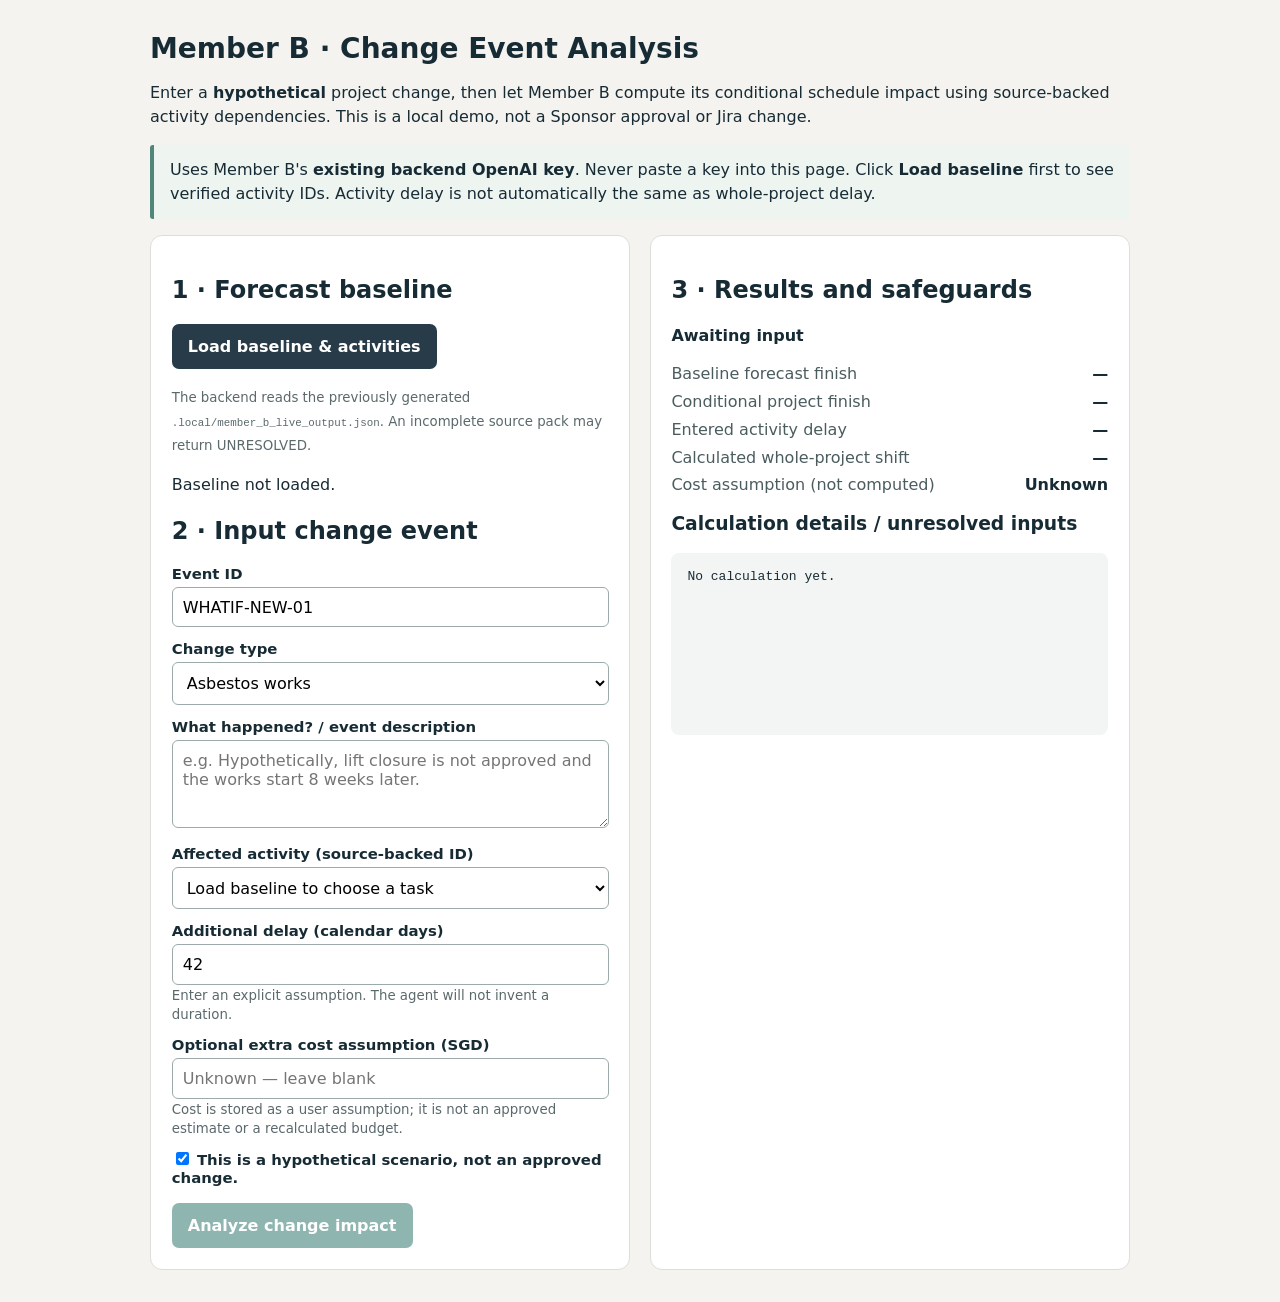
==== modules/member_b/change_event_form.html @ 0d4aec43 "feat(member-b): add interactive local change event form for conditional schedule forecasting" ====
<!doctype html>
<html lang="en">
<head>
<meta charset="utf-8">
<meta name="viewport" content="width=device-width, initial-scale=1">
<title>Member B · Change Event → Schedule Forecast</title>
<style>
:root{font-family:system-ui,-apple-system,"Segoe UI",sans-serif;color:#172b35;background:#f4f3ef}
body{max-width:980px;margin:2rem auto;padding:0 1rem}
h1{font-size:1.75rem;margin-bottom:.3rem}p{line-height:1.5}
.note{background:#eef4f0;padding:.8rem 1rem;border-left:4px solid #508679;border-radius:3px}
main{display:grid;grid-template-columns:1fr 1fr;gap:1.2rem}
section{background:white;border:1px solid #dddeda;border-radius:12px;padding:1.3rem;min-width:0}
label{display:block;font-weight:650;margin:.8rem 0 .25rem;font-size:.93rem}
input,select,textarea{box-sizing:border-box;width:100%;border:1px solid #9daaaa;border-radius:6px;padding:.62rem;font:inherit;background:white}
textarea{min-height:88px;resize:vertical}
button{border:0;background:#226e66;color:white;border-radius:7px;padding:.8rem 1rem;font:inherit;font-weight:650;cursor:pointer}
button:disabled{opacity:.5;cursor:not-allowed}
.alt{background:#273b48}
small{color:#5b696c}
.actions{display:flex;gap:.6rem;margin-top:1rem;flex-wrap:wrap}
#output{white-space:pre-wrap;overflow-wrap:anywhere;background:#f2f5f4;padding:1rem;border-radius:8px;min-height:150px}
dl{display:grid;grid-template-columns:1fr auto;gap:.55rem 1rem}
dt{color:#4b5c5e}dd{font-weight:700;margin:0;text-align:right}
.status{font-weight:bold}
@media(max-width:760px){main{grid-template-columns:1fr}}
</style>
</head>
<body>
<h1>Member B · Change Event Analysis</h1>
<p>Enter a <strong>hypothetical</strong> project change, then let Member B compute its conditional schedule impact using source-backed activity dependencies. This is a local demo, not a Sponsor approval or Jira change.</p>
<p class="note">Uses Member B's <strong>existing backend OpenAI key</strong>. Never paste a key into this page. Click <strong>Load baseline</strong> first to see verified activity IDs. Activity delay is not automatically the same as whole-project delay.</p>
<main>
<section>
<h2>1 · Forecast baseline</h2>
<button type="button" class="alt" id="load">Load baseline & activities</button>
<p><small>The backend reads the previously generated <code>.local/member_b_live_output.json</code>. An incomplete source pack may return UNRESOLVED.</small></p>
<p id="baseline" aria-live="polite">Baseline not loaded.</p>
<h2>2 · Input change event</h2>
<form id="change-form">
<label for="event-id">Event ID</label>
<input id="event-id" value="WHATIF-NEW-01" maxlength="80" required>
<label for="event-type">Change type</label>
<select id="event-type">
<option value="ASBESTOS_CONFIRMED">Asbestos works</option>
<option value="LIFT_DELAY">Lift closure delay</option>
<option value="CHILDCARE_CHANGE">Childcare handover change</option>
<option value="GRANT_CHANGE">Grant or approval change</option>
<option value="OTHER">Other hypothetical change</option>
</select>
<label for="description">What happened? / event description</label>
<textarea id="description" required maxlength="2000" placeholder="e.g. Hypothetically, lift closure is not approved and the works start 8 weeks later."></textarea>
<label for="activity-id">Affected activity (source-backed ID)</label>
<select id="activity-id" required><option value="">Load baseline to choose a task</option></select>
<label for="days">Additional delay (calendar days)</label>
<input id="days" type="number" min="0" max="3650" step="1" required value="42">
<small>Enter an explicit assumption. The agent will not invent a duration.</small>
<label for="cost">Optional extra cost assumption (SGD)</label>
<input id="cost" type="number" min="0" max="1000000000" step="0.01" placeholder="Unknown — leave blank">
<small>Cost is stored as a user assumption; it is not an approved estimate or a recalculated budget.</small>
<label><input id="hypothetical" type="checkbox" style="width:auto" required checked> This is a hypothetical scenario, not an approved change.</label>
<div class="actions"><button id="run" type="submit" disabled>Analyze change impact</button></div>
</form>
</section>
<section>
<h2>3 · Results and safeguards</h2>
<p class="status" id="status" aria-live="polite">Awaiting input</p>
<dl>
<dt>Baseline forecast finish</dt><dd id="base-finish">—</dd>
<dt>Conditional project finish</dt><dd id="changed-finish">—</dd>
<dt>Entered activity delay</dt><dd id="activity-delay">—</dd>
<dt>Calculated whole-project shift</dt><dd id="finish-shift">—</dd>
<dt>Cost assumption (not computed)</dt><dd id="cost-display">Unknown</dd>
</dl>
<h3>Calculation details / unresolved inputs</h3>
<pre id="output" aria-live="polite">No calculation yet.</pre>
</section>
</main>
<script>
"use strict";
const el=(id)=>document.getElementById(id);
const show=(x)=>typeof x==="string"?x:JSON.stringify(x,null,2);
async function submit(body){
  const res=await fetch("/v1/schedule-forecast",{method:"POST",headers:{"Content-Type":"application/json"},body:JSON.stringify(body)});
  let output;
  try{output=await res.json()}catch{throw new Error("Server did not return JSON")}
  if(!res.ok)throw new Error((output.error||"HTTP "+res.status)+": "+(output.message||output.reason||"Request failed"));
  return output;
}
function present(out, changed){
  el("status").textContent=out.status+" — "+(out.reason||"");
  el("output").textContent=show(out.forecast?{
    critical_activity_ids:out.forecast.critical_activity_ids,
    external_trigger_float:out.forecast.external_trigger_float,
    scenario:out.forecast.scenario,
    limitations:"Source-cited proposed schedule; no baseline approval or Jira write."
  }:{
    unresolved:out.proposal?.unresolved,
    reason:out.reason,
    missing_evidence:"Provide verified task durations, predecessor links and dated triggers. Unknown stays unknown."
  });
  el("base-finish").textContent=out.forecast?.forecast_finish||"Unresolved";
  el("changed-finish").textContent=out.forecast?.scenario?.conditional_finish||"—";
  el("activity-delay").textContent=out.forecast?.scenario?.activity_delay_days!=null?out.forecast.scenario.activity_delay_days+" days":"—";
  el("finish-shift").textContent=out.forecast?.scenario?.project_finish_shift_days!=null?out.forecast.scenario.project_finish_shift_days+" days":"Unresolved";
  el("cost-display").textContent=changed?.cost_assumption_sgd==null?"Unknown":"S$"+changed.cost_assumption_sgd.toLocaleString();
}
el("load").addEventListener("click",async()=>{
  el("load").disabled=true;el("baseline").textContent="Analyzing source evidence…";
  try{
    const out=await submit({});
    present(out,null);
    const ids=out.forecast?.activities||[];
    const select=el("activity-id");
    select.replaceChildren();
    const placeholder=new Option("Select a sourced activity","");select.add(placeholder);
    for(const act of ids){
      select.add(new Option(act.id+(act.wbs_id?" · WBS "+act.wbs_id:"")+" · float "+act.total_float_days+"d",act.id));
    }
    el("run").disabled=ids.length===0;
    el("baseline").textContent=out.status==="PROPOSED"?
      "Baseline loaded: "+ids.length+" source-backed activities. Select an activity to apply an illustrative delay.":
      "Baseline UNRESOLVED — source evidence is insufficient for a defensible network forecast.";
  }catch(e){
    el("baseline").textContent="Could not load: "+e.message;el("status").textContent="Failed";
    el("run").disabled=true;
  }finally{el("load").disabled=false}
});
el("change-form").addEventListener("submit",async(ev)=>{
  ev.preventDefault();
  const costText=el("cost").value.trim();
  const event={
    event_id:el("event-id").value,
    change_type:el("event-type").value,
    description:el("description").value,
    activity_id:el("activity-id").value,
    additional_days:Number(el("days").value),
    cost_assumption_sgd:costText===""?null:Number(costText),
    hypothetical:el("hypothetical").checked
  };
  el("run").disabled=true;el("status").textContent="Calculating…";
  try{
    const out=await submit({change_event:event});
    present(out,event);
  }catch(e){el("status").textContent="Failed: "+e.message;el("output").textContent="No change was approved or written to Jira."}
  finally{el("run").disabled=false}
});
</script>
</body></html>
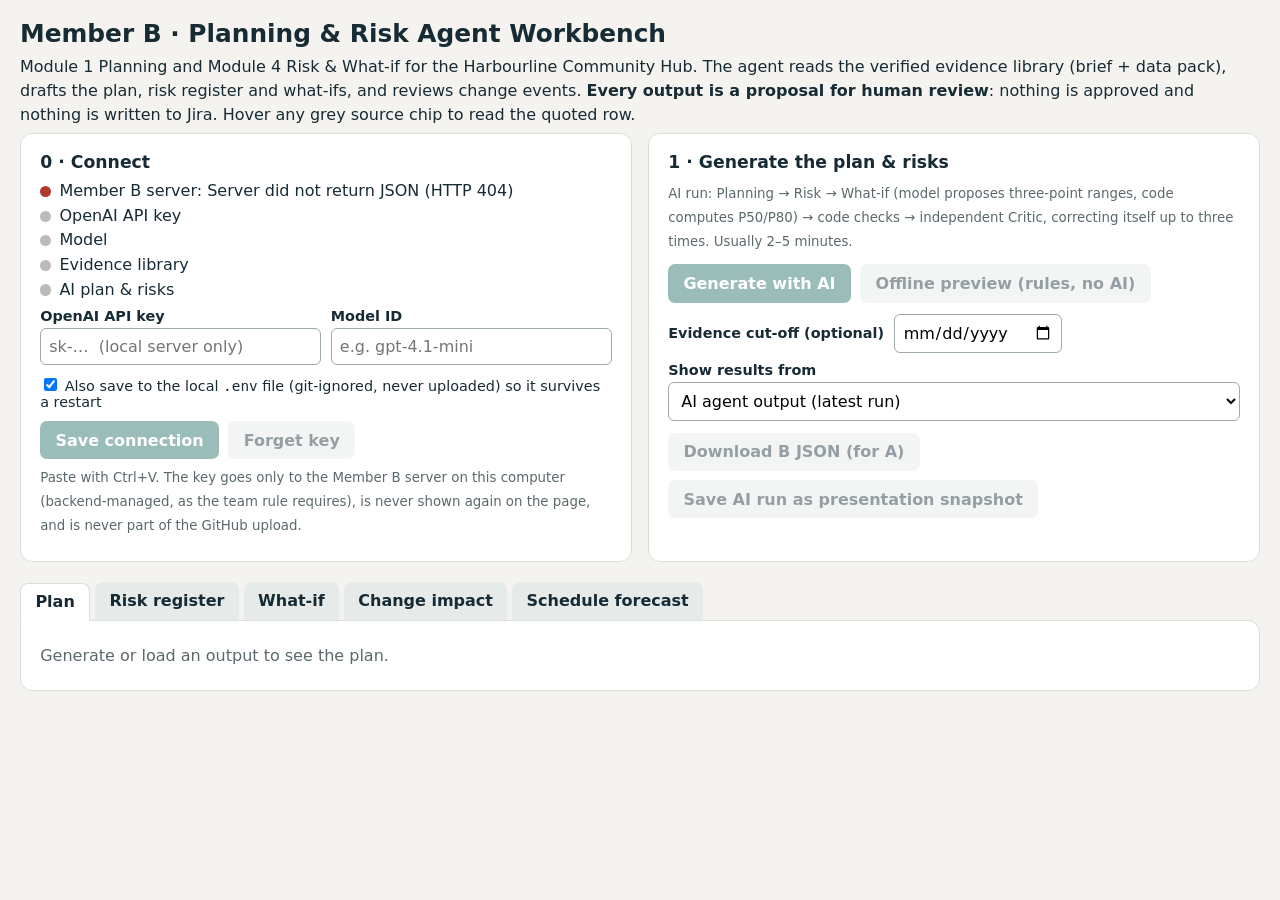
==== commit fe5d1e98: "feat(member-b): complete Planning & Risk agent with code-computed what-if, change notes and local wo" ====
--- a/modules/member_b/change_event_form.html
+++ b/modules/member_b/change_event_form.html
@@ -3,147 +3,623 @@
 <head>
 <meta charset="utf-8">
 <meta name="viewport" content="width=device-width, initial-scale=1">
-<title>Member B · Change Event → Schedule Forecast</title>
+<title>Member B Workbench</title>
 <style>
-:root{font-family:system-ui,-apple-system,"Segoe UI",sans-serif;color:#172b35;background:#f4f3ef}
-body{max-width:980px;margin:2rem auto;padding:0 1rem}
-h1{font-size:1.75rem;margin-bottom:.3rem}p{line-height:1.5}
-.note{background:#eef4f0;padding:.8rem 1rem;border-left:4px solid #508679;border-radius:3px}
-main{display:grid;grid-template-columns:1fr 1fr;gap:1.2rem}
-section{background:white;border:1px solid #dddeda;border-radius:12px;padding:1.3rem;min-width:0}
-label{display:block;font-weight:650;margin:.8rem 0 .25rem;font-size:.93rem}
-input,select,textarea{box-sizing:border-box;width:100%;border:1px solid #9daaaa;border-radius:6px;padding:.62rem;font:inherit;background:white}
-textarea{min-height:88px;resize:vertical}
-button{border:0;background:#226e66;color:white;border-radius:7px;padding:.8rem 1rem;font:inherit;font-weight:650;cursor:pointer}
-button:disabled{opacity:.5;cursor:not-allowed}
-.alt{background:#273b48}
-small{color:#5b696c}
-.actions{display:flex;gap:.6rem;margin-top:1rem;flex-wrap:wrap}
-#output{white-space:pre-wrap;overflow-wrap:anywhere;background:#f2f5f4;padding:1rem;border-radius:8px;min-height:150px}
-dl{display:grid;grid-template-columns:1fr auto;gap:.55rem 1rem}
-dt{color:#4b5c5e}dd{font-weight:700;margin:0;text-align:right}
-.status{font-weight:bold}
-@media(max-width:760px){main{grid-template-columns:1fr}}
+:root{font-family:system-ui,-apple-system,"Segoe UI","Microsoft YaHei",sans-serif;color:#172b35;background:#f4f3ef;
+  --ok:#2f7d4f;--warn:#a86412;--bad:#b03a2e;--line:#dddeda;--accent:#226e66;--muted:#5b696c;--chip:#e9efee}
+body{max-width:1240px;margin:1.2rem auto;padding:0 1rem;background:#f4f3ef}
+h1{font-size:1.55rem;margin:.2rem 0}h2{font-size:1.08rem;margin:.1rem 0 .6rem}h3{font-size:.97rem;margin:1.1rem 0 .4rem}
+p{line-height:1.5;margin:.4rem 0}
+.banner{background:#fbe9e7;border-left:4px solid var(--bad);padding:.8rem 1rem;border-radius:3px;display:none}
+.grid{display:grid;grid-template-columns:1fr 1fr;gap:1rem}
+section,.panel{background:white;border:1px solid var(--line);border-radius:12px;padding:1rem 1.2rem;min-width:0;margin-bottom:1rem}
+label{display:block;font-weight:650;margin:.6rem 0 .25rem;font-size:.9rem}
+input,select,textarea{box-sizing:border-box;width:100%;border:1px solid #9daaaa;border-radius:6px;padding:.5rem;font:inherit;background:white}
+textarea{min-height:110px;resize:vertical}
+button{border:0;background:var(--accent);color:white;border-radius:7px;padding:.6rem .95rem;font:inherit;font-weight:650;cursor:pointer}
+button:disabled{opacity:.45;cursor:not-allowed}
+button.alt{background:#273b48}button.ghost{background:#e6ebea;color:#172b35}
+small,.muted{color:var(--muted)}
+.row{display:flex;gap:.6rem;flex-wrap:wrap;align-items:center;margin-top:.7rem}
+.checks{list-style:none;padding:0;margin:0;display:grid;gap:.35rem}
+.checks li{display:flex;gap:.5rem;align-items:baseline}
+.dot{display:inline-block;width:.7rem;height:.7rem;border-radius:50%;background:#bbb;flex:none;transform:translateY(1px)}
+.dot.ok{background:var(--ok)}.dot.bad{background:var(--bad)}.dot.warn{background:var(--warn)}
+.msg{margin-top:.5rem;font-weight:600}.msg.ok{color:var(--ok)}.msg.bad{color:var(--bad)}.msg.busy{color:var(--warn)}
+.tabs{display:flex;gap:.3rem;flex-wrap:wrap;margin:.2rem 0 0}
+.tabs button{background:#e6ebea;color:#172b35;border-radius:8px 8px 0 0;padding:.55rem .9rem}
+.tabs button[aria-selected="true"]{background:white;border:1px solid var(--line);border-bottom-color:white;position:relative;top:1px}
+.panel{border-radius:0 12px 12px 12px;display:none}.panel.on{display:block}
+.tablewrap{overflow-x:auto}
+table{width:100%;border-collapse:collapse;font-size:.86rem}
+th,td{text-align:left;border-bottom:1px solid var(--line);padding:.38rem .45rem;vertical-align:top}
+th{color:#4b5c5e;font-weight:600;background:#fafaf8;position:sticky;top:0}
+td.num,th.num{text-align:right;font-variant-numeric:tabular-nums;white-space:nowrap}
+.chip{display:inline-block;font-size:.72rem;padding:.05rem .38rem;border-radius:4px;background:var(--chip);margin:.08rem .2rem .08rem 0;cursor:help;white-space:nowrap}
+.tag{display:inline-block;font-size:.72rem;padding:.05rem .4rem;border-radius:4px;background:#e6ebea;font-weight:650}
+.tag.open{background:#fdf0dc;color:#7a4a08}.tag.unres{background:#fbe2df;color:#8a2a20}.tag.ok{background:#dff0ea;color:#1d5a4c}
+.score{display:inline-block;min-width:1.8rem;text-align:center;border-radius:4px;padding:.05rem .3rem;font-weight:700}
+.s-hi{background:#f6d2cd}.s-md{background:#fbe6c4}.s-lo{background:#e0efe6}
+.lvl2{padding-left:1.1rem}.lvl3{padding-left:2.2rem}
+.callout{background:#eef4f0;border-left:4px solid #508679;padding:.7rem 1rem;border-radius:3px}
+.decision{background:#fff6e6;border-left:4px solid var(--warn);padding:.8rem 1rem;border-radius:3px;font-weight:600}
+.kpis{display:grid;grid-template-columns:repeat(auto-fit,minmax(170px,1fr));gap:.6rem;margin:.6rem 0}
+.kpi{border:1px solid var(--line);border-radius:10px;padding:.6rem .8rem}
+.kpi b{display:block;font-size:1.25rem}
+details summary{cursor:pointer}
+ul.plain{margin:.3rem 0;padding-left:1.2rem}
+pre{white-space:pre-wrap;overflow-wrap:anywhere;background:#f2f5f4;padding:.8rem;border-radius:8px;max-height:320px;overflow:auto;font-size:.82rem}
+dl{display:grid;grid-template-columns:1fr auto;gap:.4rem 1rem;margin:0}dt{color:#4b5c5e}dd{font-weight:700;margin:0;text-align:right}
+@media(max-width:820px){.grid{grid-template-columns:1fr}}
 </style>
 </head>
 <body>
-<h1>Member B · Change Event Analysis</h1>
-<p>Enter a <strong>hypothetical</strong> project change, then let Member B compute its conditional schedule impact using source-backed activity dependencies. This is a local demo, not a Sponsor approval or Jira change.</p>
-<p class="note">Uses Member B's <strong>existing backend OpenAI key</strong>. Never paste a key into this page. Click <strong>Load baseline</strong> first to see verified activity IDs. Activity delay is not automatically the same as whole-project delay.</p>
-<main>
+<h1>Member B · Planning &amp; Risk Agent Workbench</h1>
+<p>Module 1 Planning and Module 4 Risk &amp; What-if for the Harbourline Community Hub. The agent reads the verified evidence library (brief + data pack), drafts the plan, risk register and what-ifs, and reviews change events. <strong>Every output is a proposal for human review</strong>: nothing is approved and nothing is written to Jira. Hover any grey source chip to read the quoted row.</p>
+<p class="banner" id="file-banner">This page was opened as a file, so its buttons cannot reach Member B. Start the server with <code>start_member_b.bat</code> (or <code>python -m modules.member_b.http_api</code>) and open <code>http://127.0.0.1:8765/</code>.</p>
+
+<div class="grid">
 <section>
-<h2>1 · Forecast baseline</h2>
-<button type="button" class="alt" id="load">Load baseline & activities</button>
-<p><small>The backend reads the previously generated <code>.local/member_b_live_output.json</code>. An incomplete source pack may return UNRESOLVED.</small></p>
-<p id="baseline" aria-live="polite">Baseline not loaded.</p>
-<h2>2 · Input change event</h2>
-<form id="change-form">
-<label for="event-id">Event ID</label>
-<input id="event-id" value="WHATIF-NEW-01" maxlength="80" required>
+<h2>0 · Connect</h2>
+<ul class="checks">
+<li><span class="dot" id="c-server"></span><span id="t-server">Member B server: checking…</span></li>
+<li><span class="dot" id="c-key"></span><span id="t-key">OpenAI API key</span></li>
+<li><span class="dot" id="c-model"></span><span id="t-model">Model</span></li>
+<li><span class="dot" id="c-lib"></span><span id="t-lib">Evidence library</span></li>
+<li><span class="dot" id="c-saved"></span><span id="t-saved">AI plan &amp; risks</span></li>
+</ul>
+<p id="lib-help" style="display:none"><small>Build the evidence library once: <code>python scripts/prepare_evidence.py --brief "&lt;brief.pdf&gt;" --pack "&lt;Harbourline_Data_Pack.zip&gt;"</code></small></p>
+<div id="access-box" style="display:none">
+<p class="callout" style="margin-top:.6rem">Presentation mode: the OpenAI key is held by the server. Enter the access code to use the AI.</p>
+<form id="access-form" autocomplete="off" class="row" style="margin-top:.2rem">
+<input id="access-code" type="password" placeholder="Presentation access code" style="width:auto;flex:1;min-width:200px" autocomplete="off">
+<button type="submit" id="unlock">Unlock</button><button type="button" class="ghost" id="lock">Lock</button>
+</form>
+<p class="msg" id="access-msg"></p>
+</div>
+<p id="runs-left" class="muted" style="display:none"></p>
+<form id="config-form" autocomplete="off">
+<div class="grid" style="gap:.6rem">
+<div><label for="api-key">OpenAI API key</label>
+<input id="api-key" type="password" placeholder="sk-…  (local server only)" autocomplete="off" spellcheck="false"></div>
+<div><label for="model">Model ID</label>
+<input id="model" placeholder="e.g. gpt-4.1-mini" spellcheck="false"></div>
+</div>
+<label style="font-weight:500"><input id="save-env" type="checkbox" checked style="width:auto"> Also save to the local <code>.env</code> file (git-ignored, never uploaded) so it survives a restart</label>
+<div class="row"><button type="submit" id="save-config">Save connection</button><button type="button" class="ghost" id="forget-key">Forget key</button></div>
+<p><small>Paste with Ctrl+V. The key goes only to the Member B server on this computer (backend-managed, as the team rule requires), is never shown again on the page, and is never part of the GitHub upload.</small></p>
+<p class="msg" id="config-msg"></p>
+</form>
+</section>
+
+<section>
+<h2>1 · Generate the plan &amp; risks</h2>
+<p><small>AI run: Planning → Risk → What-if (model proposes three-point ranges, code computes P50/P80) → code checks → independent Critic, correcting itself up to three times. Usually 2–5 minutes.</small></p>
+<div class="row">
+<button type="button" id="generate">Generate with AI</button>
+<button type="button" class="ghost" id="offline">Offline preview (rules, no AI)</button>
+</div>
+<div class="row"><label for="cutoff" style="margin:0">Evidence cut-off (optional)</label><input id="cutoff" type="date" style="width:auto"></div>
+<p class="msg" id="gen-msg"></p>
+<div id="gen-log"></div>
+<label for="source">Show results from</label>
+<select id="source"><option value="live">AI agent output (latest run)</option><option value="snapshot">Presentation snapshot (recorded AI run, no API call)</option><option value="rules">Offline rules preview (not AI)</option></select>
+<div class="row"><button type="button" class="ghost" id="download" disabled>Download B JSON (for A)</button>
+<button type="button" class="ghost" id="snap-save" disabled title="Records the latest AI run and its change impact notes so the presentation can replay them without calling the API">Save AI run as presentation snapshot</button></div>
+<p class="msg" id="snap-msg"></p>
+</section>
+</div>
+
+<div class="tabs" role="tablist">
+<button role="tab" aria-selected="true" data-tab="plan">Plan</button>
+<button role="tab" aria-selected="false" data-tab="risk">Risk register</button>
+<button role="tab" aria-selected="false" data-tab="whatif">What-if</button>
+<button role="tab" aria-selected="false" data-tab="change">Change impact</button>
+<button role="tab" aria-selected="false" data-tab="sched">Schedule forecast</button>
+</div>
+
+<div class="panel on" id="tab-plan"><p class="muted" id="plan-empty">Generate or load an output to see the plan.</p><div id="plan"></div></div>
+<div class="panel" id="tab-risk"><p class="muted">Generate or load an output to see the risk register.</p><div id="risk"></div></div>
+<div class="panel" id="tab-whatif">
+<section style="margin-bottom:1rem;background:#fbfbf9">
+<h2>Your own what-if</h2>
+<p><small>Change any three-point assumption, or add your own elements, and recompute. P50/P80 are computed in code (10,000 PERT-beta draws), never by the model. Results are labelled as your assumptions; the agent output above is not changed.</small></p>
+<div class="row" style="margin-top:0"><label for="wi-from" style="margin:0">Start from</label>
+<select id="wi-from" style="width:auto;min-width:280px"><option value="">Blank: one cost and one schedule element</option></select></div>
+<div class="tablewrap"><table id="wi-table"><tr><th>Element</th><th>Kind</th><th class="num">O</th><th class="num">M</th><th class="num">P</th><th>On critical path</th><th></th></tr></table></div>
+<div class="row"><button type="button" class="ghost" id="wi-add">+ Add element</button><button type="button" id="wi-run">Compute P50 / P80 in code</button></div>
+<p class="msg" id="wi-msg"></p>
+<div id="wi-result"></div>
+</section>
+<p class="muted">Generate or load an output to see the agent's what-if analysis.</p><div id="whatif"></div></div>
+
+<div class="panel" id="tab-change">
+<div class="grid">
+<div>
+<h2>Change event</h2>
+<p><small>Paste the memo <strong>verbatim</strong>. The agent writes a Week 12 change impact note for the Finance Director against the selected B output; the arithmetic is done in code.</small></p>
+<label for="example">Quick-fill a course change event</label>
+<select id="example"><option value="">— Type your own —</option></select>
+<label for="event-id">Event ID</label><input id="event-id" value="CE-01" maxlength="80">
 <label for="event-type">Change type</label>
 <select id="event-type">
+<option value="GRANT_ELIGIBILITY_RULING">Grant eligibility ruling (CE-01)</option>
+<option value="OPERATOR_WITHDRAWAL">Operator withdrawal (CE-02)</option>
 <option value="ASBESTOS_CONFIRMED">Asbestos works</option>
 <option value="LIFT_DELAY">Lift closure delay</option>
 <option value="CHILDCARE_CHANGE">Childcare handover change</option>
 <option value="GRANT_CHANGE">Grant or approval change</option>
-<option value="OTHER">Other hypothetical change</option>
+<option value="OPERATOR_CHANGE">Operator change</option>
+<option value="ACCESS_CHANGE">Site access change</option>
+<option value="OTHER">Other</option>
 </select>
-<label for="description">What happened? / event description</label>
-<textarea id="description" required maxlength="2000" placeholder="e.g. Hypothetically, lift closure is not approved and the works start 8 weeks later."></textarea>
-<label for="activity-id">Affected activity (source-backed ID)</label>
-<select id="activity-id" required><option value="">Load baseline to choose a task</option></select>
-<label for="days">Additional delay (calendar days)</label>
-<input id="days" type="number" min="0" max="3650" step="1" required value="42">
-<small>Enter an explicit assumption. The agent will not invent a duration.</small>
-<label for="cost">Optional extra cost assumption (SGD)</label>
-<input id="cost" type="number" min="0" max="1000000000" step="0.01" placeholder="Unknown — leave blank">
-<small>Cost is stored as a user assumption; it is not an approved estimate or a recalculated budget.</small>
-<label><input id="hypothetical" type="checkbox" style="width:auto" required checked> This is a hypothetical scenario, not an approved change.</label>
-<div class="actions"><button id="run" type="submit" disabled>Analyze change impact</button></div>
+<label for="description">Memo text</label><textarea id="description" maxlength="4000"></textarea>
+<div class="row"><button type="button" id="write-note">Write change impact note (AI)</button></div>
+<p class="msg" id="note-msg"></p>
+<div id="saved-notes"></div>
+</div>
+<div id="note"><p class="muted">The note appears here: affected elements, three-point re-estimate, P50/P80 from code, contingency and funding, the decision, and what the files do not settle.</p></div>
+</div>
+</div>
+
+<div class="panel" id="tab-sched">
+<div class="grid">
+<div>
+<h2>Schedule forecast (optional)</h2>
+<p><small>Builds a source-backed activity network from the AI plan, computes float in code and applies a hypothetical delay. Needs the AI output.</small></p>
+<div class="row"><button type="button" class="alt" id="load">Load schedule activities</button></div>
+<p id="baseline"><small>Activities not loaded.</small></p>
+<form id="sched-form">
+<label for="activity-id">Affected activity</label>
+<select id="activity-id"><option value="">Load activities to choose a task</option></select>
+<label for="days">Additional delay (calendar days)</label><input id="days" type="number" min="0" max="3650" step="1" value="42">
+<label for="cost">Extra cost assumption (SGD, optional)</label><input id="cost" type="number" min="0" step="0.01" placeholder="Unknown — leave blank">
+<div class="row"><button type="submit" class="alt" id="run" disabled>Forecast schedule impact</button></div>
 </form>
-</section>
-<section>
-<h2>3 · Results and safeguards</h2>
-<p class="status" id="status" aria-live="polite">Awaiting input</p>
+</div>
+<div>
+<p class="msg" id="sched-status">Waiting for input.</p>
 <dl>
 <dt>Baseline forecast finish</dt><dd id="base-finish">—</dd>
 <dt>Conditional project finish</dt><dd id="changed-finish">—</dd>
 <dt>Entered activity delay</dt><dd id="activity-delay">—</dd>
-<dt>Calculated whole-project shift</dt><dd id="finish-shift">—</dd>
+<dt>Whole-project shift</dt><dd id="finish-shift">—</dd>
 <dt>Cost assumption (not computed)</dt><dd id="cost-display">Unknown</dd>
 </dl>
-<h3>Calculation details / unresolved inputs</h3>
-<pre id="output" aria-live="polite">No calculation yet.</pre>
-</section>
-</main>
+<h3>Details</h3><pre id="sched-output">No calculation yet.</pre>
+</div>
+</div>
+</div>
+
 <script>
 "use strict";
 const el=(id)=>document.getElementById(id);
-const show=(x)=>typeof x==="string"?x:JSON.stringify(x,null,2);
-async function submit(body){
-  const res=await fetch("/v1/schedule-forecast",{method:"POST",headers:{"Content-Type":"application/json"},body:JSON.stringify(body)});
-  let output;
-  try{output=await res.json()}catch{throw new Error("Server did not return JSON")}
-  if(!res.ok)throw new Error((output.error||"HTTP "+res.status)+": "+(output.message||output.reason||"Request failed"));
-  return output;
-}
-function present(out, changed){
-  el("status").textContent=out.status+" — "+(out.reason||"");
-  el("output").textContent=show(out.forecast?{
-    critical_activity_ids:out.forecast.critical_activity_ids,
-    external_trigger_float:out.forecast.external_trigger_float,
-    scenario:out.forecast.scenario,
-    limitations:"Source-cited proposed schedule; no baseline approval or Jira write."
-  }:{
-    unresolved:out.proposal?.unresolved,
-    reason:out.reason,
-    missing_evidence:"Provide verified task durations, predecessor links and dated triggers. Unknown stays unknown."
-  });
+let STATUS=null, EXAMPLES=[], CURRENT=null, UNLOCKED=false;
+const store={get(k){try{return sessionStorage.getItem(k)}catch{return null}},set(k,v){try{v==null?sessionStorage.removeItem(k):sessionStorage.setItem(k,v)}catch{}}};
+const DOCS={"HARBOURLINE-BRIEF":"Brief","PACK-EDC":"01 EDC minutes","PACK-JAN-PROGRESS":"02 Jan report","PACK-FEB-PROGRESS":"02 Feb report",
+  "PACK-MAR-PROGRESS":"02 Mar report","PACK-CONTRACT":"03 Deliverables","PACK-SEED-RISK":"04 Risk register",
+  "PACK-CONSULTATION":"05 Consultation","PACK-LESSONS":"06 Lessons","PACK-GRANT":"07 Grant"};
+
+function node(tag,props={},...kids){
+  const n=document.createElement(tag);
+  for(const [k,v] of Object.entries(props)){if(k==="class")n.className=v;else if(k==="colspan")n.colSpan=v;else n[k]=v}
+  for(const k of kids.flat()){if(k==null)continue;n.append(k instanceof Node?k:document.createTextNode(String(k)))}
+  return n;
+}
+const fmt=(n,d=0)=>n==null?"—":Number(n).toLocaleString(undefined,{maximumFractionDigits:d,minimumFractionDigits:d});
+function msg(id,text,kind){const m=el(id);m.textContent=text;m.className="msg"+(kind?" "+kind:"")}
+function dot(id,state){el(id).className="dot"+(state?" "+state:"")}
+function cites(refs){
+  const s=node("span");
+  for(const r of refs||[]){
+    const line=r.line_start===r.line_end?"L"+r.line_start:"L"+r.line_start+"–"+r.line_end;
+    s.append(node("span",{class:"chip",title:(r.quote||"").slice(0,600)},(DOCS[r.document_id]||r.document_id)+" "+line));
+  }
+  if(!(refs||[]).length)s.append(node("span",{class:"muted"},"no source"));
+  return s;
+}
+function statusTag(s){
+  const cls={OPEN:"open",UNRESOLVED:"unres",DECLINED:"unres",CONFIRMED:"ok",ANSWERED:"ok",IN_SCOPE:"ok",OUT_OF_SCOPE:"unres",QUANTIFIED_ASSUMPTION:"ok"}[s]||"";
+  return node("span",{class:"tag "+cls},s||"—");
+}
+function table(headers,rows){
+  const t=node("table");
+  t.append(node("tr",{},headers.map(h=>{const [txt,num]=Array.isArray(h)?h:[h];return node("th",{class:num?"num":""},txt)})));
+  for(const r of rows)t.append(r);
+  return node("div",{class:"tablewrap"},t);
+}
+const td=(x,cls)=>node("td",{class:cls||""},x);
+const ids=(a)=>(a||[]).join(", ")||"—";
+
+async function api(path,body){
+  let res;
+  const headers={"Content-Type":"application/json"};const code=store.get("mb-access");if(code)headers["X-Access-Code"]=code;
+  try{res=await fetch(path,body===undefined?{headers}:{method:"POST",headers,body:JSON.stringify(body)})}
+  catch(e){throw new Error("Cannot reach the Member B server. Is it running?")}
+  let out;
+  try{out=await res.json()}catch{throw new Error("Server did not return JSON (HTTP "+res.status+")")}
+  if(!res.ok){const d=[out.type,out.message||out.reason].filter(Boolean).join(": ");const e=new Error((out.error||"HTTP "+res.status)+(d?" — "+d:""));e.status=res.status;throw e}
+  return out;
+}
+
+/* ---------- status ---------- */
+function renderStatus(s){
+  STATUS=s;
+  dot("c-server","ok");el("t-server").textContent="Member B server: connected";
+  dot("c-key",s.api_key_configured?"ok":"bad");el("t-key").textContent="OpenAI API key: "+(s.api_key_configured?"set":"not set");
+  dot("c-model",s.model?"ok":"bad");el("t-model").textContent="Model: "+(s.model||"not set");
+  if(s.model&&!el("model").value)el("model").value=s.model;
+  dot("c-lib",s.evidence_library?"ok":"bad");el("t-lib").textContent="Evidence library: "+(s.evidence_library?"ready":"missing");
+  el("lib-help").style.display=s.evidence_library?"none":"block";
+  const sv=s.saved_b_output;
+  dot("c-saved",sv&&!sv.error?"ok":"warn");
+  el("t-saved").textContent=sv&&!sv.error?`AI plan & risks: ${sv.wbs_items} WBS, ${sv.milestones} milestones, ${sv.risks} risks, ${sv.scenarios} what-ifs (${new Date(sv.saved_at).toLocaleString()})`:"AI plan & risks: not generated yet";
+  const gated=s.access_code_required&&!UNLOCKED;
+  el("access-box").style.display=s.access_code_required?"block":"none";
+  el("config-form").style.display=s.access_code_required?"none":"block";  // presenters never see the key field
+  el("lock").style.display=UNLOCKED?"inline-block":"none";
+  if(s.access_code_required)msg("access-msg",UNLOCKED?"Unlocked for this browser tab.":"Locked: AI buttons are disabled until the access code is entered.",UNLOCKED?"ok":"");
+  el("runs-left").style.display=s.ai_run_limit?"block":"none";
+  if(s.ai_run_limit)el("runs-left").textContent=`AI runs remaining in this session: ${s.ai_runs_remaining} of ${s.ai_run_limit}`;
+  const live=s.api_key_configured&&s.model&&s.evidence_library&&!gated&&s.ai_runs_remaining!==0;
+  el("generate").disabled=!live;
+  el("write-note").disabled=!live;
+  el("load").disabled=!(live&&sv&&!sv.error);
+  el("snap-save").disabled=!(sv&&!sv.error&&!gated);
+  if(s.saved_snapshot&&!el("snap-msg").textContent)msg("snap-msg",`Presentation snapshot: recorded ${new Date(s.saved_snapshot.saved_at).toLocaleString()}, notes ${(s.saved_snapshot.change_notes||[]).join(", ")||"none"}.`,"");
+  EXAMPLES=s.example_change_events||[];
+  const ex=el("example");
+  if(ex.options.length<=1)for(const e of EXAMPLES)ex.add(new Option(e.event_id+" · "+e.change_type+(e.issued?" · "+e.issued:""),e.event_id));
+}
+async function refresh(){
+  try{renderStatus(await api("/v1/status"))}
+  catch(e){dot("c-server","bad");el("t-server").textContent="Member B server: "+e.message;
+    for(const b of ["generate","offline","write-note","load","save-config","forget-key"])el(b).disabled=true}
+}
+
+/* ---------- load and render a B output ---------- */
+async function loadOutput(){
+  const src=el("source").value;
+  try{
+    CURRENT=await api("/v1/b-output?source="+src);
+    el("download").disabled=false;
+    renderAll(CURRENT);
+  }catch(e){
+    CURRENT=null;el("download").disabled=true;
+    for(const id of ["plan","risk","whatif"])el(id).replaceChildren(node("p",{class:"muted"},e.status===404?
+      ({live:"No AI output yet. Click Generate with AI, or view the offline rules preview.",
+        snapshot:"No presentation snapshot yet. Generate with AI, write the CE-01/CE-02 notes, then click Save AI run as presentation snapshot.",
+        rules:"No offline preview yet. Click Offline preview."})[src]:e.message));
+  }
+  await loadSavedNotes();
+}
+async function loadSavedNotes(){
+  const box=el("saved-notes");box.replaceChildren();
+  const src=el("source").value;if(src==="rules")return;
+  let notes=[];try{notes=(await api("/v1/change-notes?source="+src)).notes}catch{return}
+  if(CURRENT)notes=notes.filter(n=>!n.based_on||n.based_on.run_id===CURRENT.output.run_id);
+  if(!notes.length)return;
+  box.append(node("h3",{},src==="snapshot"?"Recorded notes (no API call)":"Notes already written for this run"));
+  const row=node("div",{class:"row",style:"margin-top:0"});
+  for(const n of notes){const b=node("button",{type:"button",class:"ghost",textContent:"Show "+n.event.event_id});
+    b.addEventListener("click",()=>{renderNote(n);msg("note-msg",(src==="snapshot"?"Recorded note replayed; no API call made. ":"Saved note shown. ")+"Proposal for human review.","ok")});row.append(b)}
+  box.append(row);
+}
+function banner(data){
+  const label={live:"AI agent output · ",snapshot:"Presentation snapshot · ",rules:"Offline rules preview · "}[data.source];
+  return node("p",{class:"callout"},label+data.mode_note+" · run "+(data.output.run_id||"")+" · status "+data.output.status);
+}
+function renderAll(data){
+  for(const id of ["plan","risk","whatif"]){const p=el(id).previousElementSibling;if(p&&p.classList.contains("muted"))p.style.display="none"}
+  renderPlan(data);renderRisk(data);renderWhatif(data);wiOptions();
+}
+
+function renderPlan(data){
+  const P=data.output.planning, box=el("plan");box.replaceChildren(banner(data));
+  const qs=P.sponsor_questions||[], open=qs.filter(q=>q.status!=="ANSWERED").length;
+  box.append(node("div",{class:"kpis"},
+    node("div",{class:"kpi"},node("b",{},qs.length),"Sponsor questions ("+open+" open)"),
+    node("div",{class:"kpi"},node("b",{},(P.scope_items||[]).length),"Scope items"),
+    node("div",{class:"kpi"},node("b",{},(P.wbs_items||[]).length),"WBS elements (levels "+[...new Set((P.wbs_items||[]).map(w=>w.level))].sort().join("/")+")"),
+    node("div",{class:"kpi"},node("b",{},(P.milestones||[]).length),"Milestones")));
+  box.append(node("h3",{},"Scope statement"),node("p",{},P.scope_statement||"UNRESOLVED — no scope statement could be sourced."));
+  box.append(node("h3",{},"Questions for the Sponsor"),node("p",{},node("small",{},"Unanswered questions stay open: the agent never fills in the Sponsor's answer. Hand these to D for the consolidated list.")));
+  box.append(table(["ID","Question","Why it is needed","Status","Answer","Sources"],qs.map(q=>node("tr",{},
+    td(q.question_id),td(q.question),td(q.reason),td(statusTag(q.status)),
+    td(q.answer==null?node("span",{class:"muted"},"Awaiting Sponsor"):q.answer),td(cites(q.answer_sources))))));
+  box.append(node("h3",{},"Scope items"));
+  box.append(table(["ID","Title","Description","Status","Sources"],(P.scope_items||[]).map(s=>node("tr",{},
+    td(s.scope_id),td(s.title),td(s.description),td(statusTag(s.status)),td(cites(s.source_refs))))));
+  box.append(node("h3",{},"WBS to Level 3 with dictionary"),node("p",{},node("small",{},"Expand a title for its WBS dictionary entry. Elements that cannot be traced to a scope line are flagged UNRESOLVED.")));
+  box.append(table(["Code","Element and dictionary","Scope","Depends on","Status","Sources"],(P.wbs_items||[]).map(w=>{
+    const d=w.dictionary||{};
+    const det=node("details",{},node("summary",{},w.title),
+      node("p",{},node("small",{},d.work_description||"")),
+      (d.deliverables||[]).length?node("p",{},node("small",{},"Deliverables: "+d.deliverables.join("; "))):null,
+      (d.acceptance_criteria||[]).length?node("p",{},node("small",{},"Acceptance: "+d.acceptance_criteria.join("; "))):null,
+      (d.exclusions||[]).length?node("p",{},node("small",{},"Exclusions: "+d.exclusions.join("; "))):null,
+      (d.assumptions||[]).length?node("p",{},node("small",{},"Assumptions: "+d.assumptions.join("; "))):null,
+      node("p",{},node("small",{},"Owner: "+(d.owner||"not named in the sources"))));
+    return node("tr",{},td(node("span",{class:"lvl"+w.level},w.wbs_id)),td(det),td(ids(w.scope_ids)),td(ids(w.predecessor_wbs_ids)),td(statusTag(w.status)),td(cites(w.source_refs)));
+  })));
+  box.append(node("h3",{},"Milestone plan with dependencies"),node("p",{},node("small",{},"Relative time until the Sponsor confirms dates.")));
+  box.append(table(["ID","Milestone","Relative timing","Calendar date","Depends on","Related WBS","Status","Sources"],(P.milestones||[]).map(m=>node("tr",{},
+    td(m.milestone_id),td(m.title),td(m.relative_timing),td(m.calendar_date||"—"),td(ids(m.predecessor_milestone_ids)),td(ids(m.related_wbs_ids)),td(statusTag(m.status)),td(cites(m.source_refs))))));
+}
+
+function renderRisk(data){
+  const R=data.output.risk, box=el("risk");box.replaceChildren(banner(data));
+  const risks=[...(R.risks||[])].sort((a,b)=>(b.score??-1)-(a.score??-1));
+  box.append(node("p",{},node("small",{},"Score = probability × impact (1–5 each), checked in code. Unrated means the sources do not establish a rating; it is kept visible, not dropped. An owner the sources do not name stays unassigned.")));
+  box.append(table(["ID","Risk",["P",1],["I",1],["Score",1],"Owner","Trigger","Response","WBS","Milestones","Status","Sources"],risks.map(r=>{
+    const sc=r.score, cls=sc==null?"":sc>=15?"s-hi":sc>=8?"s-md":"s-lo";
+    return node("tr",{},td(r.risk_id),td(node("details",{},node("summary",{},r.title),node("p",{},node("small",{},r.description)))),
+      td(r.probability??"—","num"),td(r.impact??"—","num"),td(sc==null?node("span",{class:"tag unres",title:"Probability or impact is not established by the sources"},"Unrated"):node("span",{class:"score "+cls},sc),"num"),
+      td(r.owner||node("span",{class:"muted"},"Unassigned")),td(r.trigger||"—"),td(r.response_plan||"—"),
+      td(ids(r.related_wbs_ids)),td(ids(r.related_milestone_ids)),td(statusTag(r.status)),td(cites(r.source_refs)));
+  })));
+}
+
+/* ---------- user what-if ---------- */
+function wiRow(e={}){
+  const kind=node("select",{},new Option("Cost (S$k)","COST"),new Option("Schedule (weeks)","SCHEDULE"));kind.value=e.kind||"COST";
+  const num=(v)=>node("input",{type:"number",min:"0",step:"any",value:v??"",style:"width:6.5rem"});
+  const crit=node("input",{type:"checkbox",checked:e.on_critical_path!==false,style:"width:auto"});
+  const del=node("button",{type:"button",class:"ghost",textContent:"Remove"});
+  const tr=node("tr",{},td(node("input",{value:e.label||"",placeholder:"e.g. Licensed asbestos removal"})),td(kind),
+    td(num(e.optimistic)),td(num(e.most_likely)),td(num(e.pessimistic)),td(crit),td(del));
+  del.addEventListener("click",()=>tr.remove());
+  el("wi-table").append(tr);
+}
+function wiFill(elements){
+  for(const tr of [...el("wi-table").querySelectorAll("tr")].slice(1))tr.remove();
+  for(const e of elements)wiRow(e);
+}
+/* Public Week 12 slide examples (method checks, not Harbourline data). Instructor appendix slides are not used. */
+const COURSE={
+  "course:slide26":{title:"Week 12 slide 26 · Smart Locker worked example (S$k) · slide shows P50 ≈ 59, P80 ≈ 64",elements:[
+    {label:"3.2 Access-control integration",kind:"COST",optimistic:25,most_likely:40,pessimistic:60},
+    {label:"4.1 Courier onboarding and vetting",kind:"COST",optimistic:8,most_likely:12,pessimistic:20},
+    {label:"2.3 Operating procedures",kind:"COST",optimistic:3,most_likely:5,pessimistic:8}]},
+  "course:slide11":{title:"Week 12 slide 11 · access-control integration (S$k) · PERT mean 40.8, σ 5.8",elements:[
+    {label:"Access-control integration",kind:"COST",optimistic:25,most_likely:40,pessimistic:60}]},
+  "course:poll2":{title:"Week 12 poll 2 · courier onboarding (S$k) · PERT mean 12.7, σ 2.0",elements:[
+    {label:"Courier onboarding and vetting",kind:"COST",optimistic:8,most_likely:12,pessimistic:20}]},
+};
+function wiScenarioElements(id){
+  if(COURSE[id])return COURSE[id].elements;
+  const d=(CURRENT&&CURRENT.trace&&CURRENT.trace.whatif||[]).find(x=>x.scenario_id===id);
+  if(d)return d.elements;
+  const s=(CURRENT&&CURRENT.output.risk.scenarios||[]).find(x=>x.scenario_id===id);if(!s)return [];
+  const out=[];  // rules preview: single figures become a point estimate you can widen
+  if(s.cost_impact_sgd!=null){const k=s.cost_impact_sgd/1000;out.push({label:s.scenario_id+" cost",kind:"COST",optimistic:k,most_likely:k,pessimistic:k})}
+  if(s.schedule_impact_days!=null){const w=+(s.schedule_impact_days/7).toFixed(1);out.push({label:s.scenario_id+" delay",kind:"SCHEDULE",optimistic:w,most_likely:w,pessimistic:w,on_critical_path:true})}
+  return out;
+}
+function wiOptions(){
+  const sel=el("wi-from");for(const g of [...sel.querySelectorAll("optgroup")])g.remove();
+  const scen=(CURRENT&&CURRENT.output.risk.scenarios)||[];
+  if(scen.length){const g=node("optgroup",{label:"Harbourline scenarios ("+(CURRENT.source==="live"?"AI agent":"rules preview")+")"});
+    for(const s of scen)g.append(new Option(s.scenario_id+" · "+s.description.slice(0,70),s.scenario_id));sel.append(g)}
+  const c=node("optgroup",{label:"Week 12 course examples (method check, not project data)"});
+  for(const [id,x] of Object.entries(COURSE))c.append(new Option(x.title,id));sel.append(c);
+}
+el("wi-from").addEventListener("change",()=>{
+  const id=el("wi-from").value;
+  wiFill(id?wiScenarioElements(id):[{kind:"COST"},{kind:"SCHEDULE",on_critical_path:true}]);
+});
+el("wi-add").addEventListener("click",()=>wiRow());
+el("wi-run").addEventListener("click",async()=>{
+  const elements=[...el("wi-table").querySelectorAll("tr")].slice(1).map(tr=>{const i=tr.querySelectorAll("input,select");
+    return {label:i[0].value,kind:i[1].value,optimistic:i[2].value,most_likely:i[3].value,pessimistic:i[4].value,on_critical_path:i[5].checked}});
+  if(!elements.length){msg("wi-msg","Add at least one element.","bad");return}
+  if(elements.some(e=>e.optimistic===""||e.most_likely===""||e.pessimistic==="")){msg("wi-msg","Fill O, M and P for every element.","bad");return}
+  el("wi-run").disabled=true;
+  try{
+    const r=await api("/v1/whatif-recompute",{elements});const c=r.cost_sgd_k,w=r.schedule_weeks;
+    msg("wi-msg","Computed in code from your assumptions (not sourced, not approved).","ok");
+    el("wi-result").replaceChildren(node("div",{class:"kpis"},
+      node("div",{class:"kpi"},node("b",{},c?"S$"+fmt(c.p50,1)+"k":"—"),"Cost P50 (plan to)"),
+      node("div",{class:"kpi"},node("b",{},c?"S$"+fmt(c.p80,1)+"k":"—"),"Cost P80 (budget for)"),
+      node("div",{class:"kpi"},node("b",{},w?fmt(w.p50,1)+" wk":"—"),"Delay P50 (critical path)"),
+      node("div",{class:"kpi"},node("b",{},w?fmt(w.p80,1)+" wk":"—"),"Delay P80 (critical path)")),
+      node("p",{},node("small",{},(c?`Cost PERT mean S$${fmt(c.pert_mean_total,1)}k, combined σ ${fmt(c.combined_sigma,1)}. `:"")+(w?`Delay PERT mean ${fmt(w.pert_mean_total,1)} wk. `:"")+r.note)));
+  }catch(e){msg("wi-msg","Failed: "+e.message,"bad")}
+  finally{el("wi-run").disabled=false}
+});
+wiFill([{kind:"COST"},{kind:"SCHEDULE",on_critical_path:true}]);wiOptions();
+
+function resultCells(c,unit){return c?[td(fmt(c.p50,1),"num"),td(fmt(c.p80,1),"num")]:[td("—","num"),td("—","num")]}
+function renderWhatif(data){
+  const R=data.output.risk, box=el("whatif");box.replaceChildren(banner(data));
+  const detail=data.trace&&data.trace.whatif;
+  box.append(node("p",{class:"callout"},detail?"Reason → Compute → Check: the model proposed each three-point range with a cited row; P50/P80 below were computed in code (10,000 PERT-beta draws). Contract fields carry P80 (budget to P80, plan to P50).":
+    "These scenarios come from the offline rules generator: their figures are rule constants, not computed ranges."));
+  box.append(node("h3",{},"Scenarios compared"));
+  const byId=Object.fromEntries((detail||[]).map(d=>[d.scenario_id,d]));
+  box.append(table(["ID","Scenario",["Cost P50 S$k",1],["Cost P80 S$k",1],["Delay P50 wk",1],["Delay P80 wk",1],["Contract cost S$",1],["Contract delay days",1],"Status","Affected WBS","Affected risks","Sources"],
+    (R.scenarios||[]).map(s=>{const d=byId[s.scenario_id];
+      return node("tr",{},td(s.scenario_id),td(s.description),...resultCells(d&&d.cost_sgd_k),...resultCells(d&&d.schedule_weeks),
+        td(fmt(s.cost_impact_sgd),"num"),td(fmt(s.schedule_impact_days),"num"),td(statusTag(s.estimate_status)),td(ids(s.affected_wbs_ids)),td(ids(s.affected_risk_ids)),td(cites(s.source_refs)))})));
+  for(const s of R.scenarios||[]){
+    const d=byId[s.scenario_id];
+    box.append(node("h3",{},s.scenario_id+" · "+(d?d.title:s.description)));
+    if(d){
+      box.append(table(["Element","Kind",["O",1],["M",1],["P",1],["PERT mean",1],["σ",1],"Critical path","Reasons (O / M / P)","Sources"],d.elements.map(e=>node("tr",{},
+        td(e.label),td(e.kind==="COST"?"Cost S$k":"Schedule wk"),td(fmt(e.optimistic,1),"num"),td(fmt(e.most_likely,1),"num"),td(fmt(e.pessimistic,1),"num"),
+        td(fmt(e.pert_mean,1),"num"),td(fmt(e.sigma,1),"num"),td(e.kind==="SCHEDULE"?(e.on_critical_path?"yes":"no"):"—"),
+        td(node("small",{},"O: "+e.reason_optimistic+" · M: "+e.reason_most_likely+" · P: "+e.reason_pessimistic)),td(cites(e.source_refs))))));
+      if(d.assumptions.length)box.append(node("p",{},node("small",{},"Assumptions: "+d.assumptions.join(" · "))));
+      if(d.unresolved.length)box.append(node("p",{},node("small",{},"UNRESOLVED: "+d.unresolved.join(" · "))));
+    }else{
+      box.append(node("ul",{class:"plain"},(s.assumptions||[]).map(a=>node("li",{},a))));
+    }
+    box.append(node("p",{},node("small",{},s.calculation_basis||"")));
+  }
+}
+
+/* ---------- change impact note ---------- */
+function renderNote(n){
+  const box=el("note");box.replaceChildren();
+  const L=n.labels||{};
+  box.append(node("p",{class:"callout"},`CHANGE IMPACT NOTE — ${n.event.event_id} — for the Council Finance Director. Based on the ${n.based_on.source==="live"?"AI":"rules preview"} B output ${n.based_on.run_id||""}. ${n.note}`));
+  box.append(node("h3",{},"1 · Affected elements"));
+  box.append(table(["Element","Type","Why affected","B IDs","Sources"],n.affected_elements.map(e=>node("tr",{},
+    td(e.element_ref),td(e.element_type),td(e.why_affected),td(ids([...e.b_wbs_ids,...e.b_milestone_ids,...e.b_risk_ids])),td(cites(e.source_refs))))));
+  box.append(node("h3",{},"2 · Three-point re-estimate"));
+  box.append(n.estimates.length?table(["Element","Unit",["O",1],["M",1],["P",1],["PERT mean",1],"Reasons","Sources"],n.estimates.map(e=>node("tr",{},
+    td(e.label),td(e.kind==="COST"?"S$k":"weeks"),td(fmt(e.optimistic,1),"num"),td(fmt(e.most_likely,1),"num"),td(fmt(e.pessimistic,1),"num"),td(fmt(e.pert_mean,1),"num"),
+    td(node("small",{},"O: "+e.reason_optimistic+" · M: "+e.reason_most_likely+" · P: "+e.reason_pessimistic)),td(cites(e.source_refs))))):node("p",{class:"muted"},"No element had a figure in the files; see UNRESOLVED."));
+  const c=n.result.cost_sgd_k, w=n.result.schedule_weeks;
+  box.append(node("h3",{},"3 · Result from code"));
+  box.append(node("div",{class:"kpis"},
+    node("div",{class:"kpi"},node("b",{},c?"S$"+fmt(c.p50,0)+"k":"—"),"Cost P50 (plan to)"),
+    node("div",{class:"kpi"},node("b",{},c?"S$"+fmt(c.p80,0)+"k":"—"),"Cost P80 (budget for)"),
+    node("div",{class:"kpi"},node("b",{},w?fmt(w.p50,1)+" wk":"—"),"Delay P50"),
+    node("div",{class:"kpi"},node("b",{},w?fmt(w.p80,1)+" wk":"—"),"Delay P80")));
+  box.append(node("p",{},node("small",{},"10,000 PERT-beta draws per element, summed in code; the model did not state these figures.")));
+  const k=n.contingency;
+  box.append(node("h3",{},"4 · Contingency and funding"));
+  box.append(node("dl",{},node("dt",{},"Contingency before"),node("dd",{},k.before_sgd==null?"UNRESOLVED":"S$"+fmt(k.before_sgd)),
+    node("dt",{},"After, at P50"),node("dd",{},k.after_p50_sgd==null?"—":"S$"+fmt(k.after_p50_sgd)),
+    node("dt",{},"After, at P80"),node("dd",{},k.after_p80_sgd==null?"—":"S$"+fmt(k.after_p80_sgd)),
+    node("dt",{},"Gap at P80"),node("dd",{},k.gap_at_p80_sgd==null?"—":"S$"+fmt(k.gap_at_p80_sgd))));
+  box.append(node("p",{},node("small",{},"Basis: "+k.basis+" "),cites(k.source_refs)));
+  box.append(n.funding_status==="UNRESOLVED"?node("p",{},statusTag("UNRESOLVED")," Funding source: the files do not name one."):
+    node("ul",{class:"plain"},n.funding.map(f=>node("li",{},f.source_name+" — "+f.what_it_covers+" ",cites(f.source_refs)))));
+  box.append(node("h3",{},"5 · The decision (a human decides)"),node("p",{class:"decision"},n.decision.sentence));
+  box.append(node("p",{},node("small",{},`Who: ${n.decision.who} · What: ${n.decision.what} · Amount/date: ${n.decision.amount_or_date} · Deadline: ${n.decision.deadline}`)));
+  box.append(node("h3",{},"6 · UNRESOLVED"),node("ul",{class:"plain"},n.unresolved.map(u=>node("li",{},u.item+" — would be settled by "+u.would_be_settled_by))));
+  if(n.conflicts.length){box.append(node("h3",{},"Sources that disagree (not reconciled)"));
+    box.append(table(["Topic","Value A","Value B"],n.conflicts.map(x=>node("tr",{},td(x.topic),td(node("span",{},x.value_a+" ",cites(x.value_a_refs))),td(node("span",{},x.value_b+" ",cites(x.value_b_refs)))))))}
+  box.append(node("h3",{},"Now stale"),node("p",{},node("small",{},
+    `WBS: ${ids(n.stale_wbs_ids)} · Milestones: ${ids(n.stale_milestone_ids)} · Risks: ${ids(n.stale_risk_ids)} · Reports: ${n.stale_reports.join(", ")}`)));
+  const m=n.metrics||{};
+  box.append(node("p",{},node("small",{},`Attempts ${n.attempts.length} · API calls ${m.api_calls??"?"} · tokens in ${m.input_tokens??"?"} / out ${m.output_tokens??"?"}`)));
+}
+
+/* ---------- schedule ---------- */
+function presentForecast(out, changed){
+  msg("sched-status",out.status+" — "+(out.reason||""),out.status==="PROPOSED"?"ok":"bad");
+  el("sched-output").textContent=JSON.stringify(out.forecast?{critical_activity_ids:out.forecast.critical_activity_ids,
+    external_trigger_float:out.forecast.external_trigger_float,scenario:out.forecast.scenario}:{unresolved:out.proposal?.unresolved,reason:out.reason},null,2);
   el("base-finish").textContent=out.forecast?.forecast_finish||"Unresolved";
   el("changed-finish").textContent=out.forecast?.scenario?.conditional_finish||"—";
   el("activity-delay").textContent=out.forecast?.scenario?.activity_delay_days!=null?out.forecast.scenario.activity_delay_days+" days":"—";
   el("finish-shift").textContent=out.forecast?.scenario?.project_finish_shift_days!=null?out.forecast.scenario.project_finish_shift_days+" days":"Unresolved";
   el("cost-display").textContent=changed?.cost_assumption_sgd==null?"Unknown":"S$"+changed.cost_assumption_sgd.toLocaleString();
 }
+
+/* ---------- events ---------- */
+for(const b of document.querySelectorAll(".tabs button"))b.addEventListener("click",()=>{
+  for(const x of document.querySelectorAll(".tabs button"))x.setAttribute("aria-selected",x===b?"true":"false");
+  for(const p of document.querySelectorAll(".panel"))p.classList.toggle("on",p.id==="tab-"+b.dataset.tab);
+});
+el("access-form").addEventListener("submit",async(ev)=>{
+  ev.preventDefault();
+  const code=el("access-code").value;if(!code){msg("access-msg","Enter the access code.","bad");return}
+  store.set("mb-access",code);el("unlock").disabled=true;
+  try{await api("/v1/unlock",{});UNLOCKED=true;el("access-code").value=""}
+  catch(e){store.set("mb-access",null);UNLOCKED=false;msg("access-msg",e.status===403?"Wrong access code.":e.message,"bad")}
+  finally{el("unlock").disabled=false;refresh()}
+});
+el("lock").addEventListener("click",()=>{store.set("mb-access",null);UNLOCKED=false;refresh()});
+el("config-form").addEventListener("submit",async(ev)=>{
+  ev.preventDefault();
+  const body={save_to_env:el("save-env").checked},key=el("api-key").value.trim(),model=el("model").value.trim();
+  if(key)body.api_key=key;if(model)body.model=model;
+  if(!key&&!model){msg("config-msg","Enter a key and/or a model ID.","bad");return}
+  el("save-config").disabled=true;
+  try{const r=await api("/v1/configure",body);el("api-key").value="";msg("config-msg",(key?"Key saved. ":"Model saved. ")+r.note,"ok")}
+  catch(e){msg("config-msg",e.message,"bad")}
+  finally{el("save-config").disabled=false;refresh()}
+});
+el("forget-key").addEventListener("click",async()=>{
+  try{await api("/v1/configure",{forget_key:true,save_to_env:el("save-env").checked});msg("config-msg","Key removed"+(el("save-env").checked?" from server memory and .env.":" from server memory."),"ok")}catch(e){msg("config-msg",e.message,"bad")}
+  refresh();
+});
+el("generate").addEventListener("click",async()=>{
+  el("generate").disabled=true;el("gen-log").replaceChildren();
+  msg("gen-msg","Agent working: Planning → Risk → What-if → checks → Critic… (2–5 min)","busy");
+  try{
+    const body={};if(el("cutoff").value)body.cutoff=el("cutoff").value;
+    const out=await api("/v1/generate-baseline",body);const m=out.metrics||{};
+    msg("gen-msg",`Done: ${out.wbs_items} WBS, ${out.milestones} milestones, ${out.risks} risks, ${out.scenarios} what-ifs, ${out.sponsor_questions} Sponsor questions.`,"ok");
+    el("gen-log").append(node("p",{},node("small",{},`Attempts: ${(out.attempts||[]).map(a=>a.attempt+" "+a.result).join(" → ")} · API calls ${m.api_calls??"?"} · tokens in ${m.input_tokens??"?"} / out ${m.output_tokens??"?"} · ${Math.round(m.elapsed_seconds||0)} s`)));
+    el("source").value="live";await loadOutput();
+  }catch(e){msg("gen-msg","Failed: "+e.message,"bad")}
+  finally{refresh()}
+});
+el("offline").addEventListener("click",async()=>{
+  el("offline").disabled=true;
+  try{const out=await api("/v1/generate-offline",{});msg("gen-msg",`Offline rules preview ready: ${out.wbs_items} WBS, ${out.risks} risks. Not AI.`,"ok");
+    el("source").value="rules";await loadOutput()}
+  catch(e){msg("gen-msg","Failed: "+e.message,"bad")}
+  finally{el("offline").disabled=false;refresh()}
+});
+el("source").addEventListener("change",loadOutput);
+el("snap-save").addEventListener("click",async()=>{
+  el("snap-save").disabled=true;
+  try{const r=await api("/v1/snapshot-save",{});
+    msg("snap-msg",`Snapshot saved: run ${r.run_id}, ${r.api_calls??"?"} API calls, notes ${(r.change_notes||[]).join(", ")||"none (write CE-01/CE-02 notes first, then save again)"}. The presentation can replay it without calling the API.`,"ok");
+    el("source").value="snapshot";await loadOutput()}
+  catch(e){msg("snap-msg","Failed: "+e.message,"bad")}
+  finally{refresh()}
+});
+el("download").addEventListener("click",()=>{
+  if(!CURRENT)return;
+  const blob=new Blob([JSON.stringify(CURRENT.output,null,2)],{type:"application/json"});
+  const a=node("a",{href:URL.createObjectURL(blob),download:"member_b_"+CURRENT.source+"_output.json"});
+  document.body.append(a);a.click();a.remove();
+});
+el("example").addEventListener("change",()=>{
+  const e=EXAMPLES.find(x=>x.event_id===el("example").value);if(!e)return;
+  el("event-id").value=e.event_id;
+  const sel=el("event-type");if(![...sel.options].some(o=>o.value===e.change_type))sel.add(new Option(e.change_type,e.change_type));
+  sel.value=e.change_type;el("description").value=e.description||"";
+});
+el("write-note").addEventListener("click",async()=>{
+  const ev={event_id:el("event-id").value.trim(),change_type:el("event-type").value,description:el("description").value.trim()};
+  if(!ev.event_id||!ev.description){msg("note-msg","Enter an event ID and paste the memo.","bad");return}
+  el("write-note").disabled=true;msg("note-msg","Agent writing the note; code computing P50/P80… (about 1 min)","busy");
+  try{const n=await api("/v1/change-note",{change_event:ev,source:el("source").value});renderNote(n);msg("note-msg","Note ready for human review (not approved).","ok")}
+  catch(e){msg("note-msg","Failed: "+e.message,"bad")}
+  finally{refresh()}
+});
 el("load").addEventListener("click",async()=>{
-  el("load").disabled=true;el("baseline").textContent="Analyzing source evidence…";
+  el("load").disabled=true;el("baseline").textContent="Building the schedule network from evidence…";
   try{
-    const out=await submit({});
-    present(out,null);
-    const ids=out.forecast?.activities||[];
-    const select=el("activity-id");
-    select.replaceChildren();
-    const placeholder=new Option("Select a sourced activity","");select.add(placeholder);
-    for(const act of ids){
-      select.add(new Option(act.id+(act.wbs_id?" · WBS "+act.wbs_id:"")+" · float "+act.total_float_days+"d",act.id));
-    }
-    el("run").disabled=ids.length===0;
-    el("baseline").textContent=out.status==="PROPOSED"?
-      "Baseline loaded: "+ids.length+" source-backed activities. Select an activity to apply an illustrative delay.":
-      "Baseline UNRESOLVED — source evidence is insufficient for a defensible network forecast.";
-  }catch(e){
-    el("baseline").textContent="Could not load: "+e.message;el("status").textContent="Failed";
-    el("run").disabled=true;
-  }finally{el("load").disabled=false}
-});
-el("change-form").addEventListener("submit",async(ev)=>{
+    const out=await api("/v1/schedule-forecast",{});presentForecast(out,null);
+    const acts=out.forecast?.activities||[];const s=el("activity-id");s.replaceChildren(new Option("Select a sourced activity",""));
+    for(const a of acts)s.add(new Option(a.id+(a.wbs_id?" · WBS "+a.wbs_id:"")+" · float "+a.total_float_days+"d",a.id));
+    el("run").disabled=acts.length===0;
+    el("baseline").textContent=out.status==="PROPOSED"?acts.length+" source-backed activities loaded.":"Schedule UNRESOLVED — the evidence is not enough for a defensible network.";
+  }catch(e){el("baseline").textContent="Could not load: "+e.message;el("run").disabled=true}
+  finally{refresh()}
+});
+el("sched-form").addEventListener("submit",async(ev)=>{
   ev.preventDefault();
+  if(!el("activity-id").value){msg("sched-status","Choose an affected activity first.","bad");return}
   const costText=el("cost").value.trim();
-  const event={
-    event_id:el("event-id").value,
-    change_type:el("event-type").value,
-    description:el("description").value,
-    activity_id:el("activity-id").value,
-    additional_days:Number(el("days").value),
-    cost_assumption_sgd:costText===""?null:Number(costText),
-    hypothetical:el("hypothetical").checked
-  };
-  el("run").disabled=true;el("status").textContent="Calculating…";
-  try{
-    const out=await submit({change_event:event});
-    present(out,event);
-  }catch(e){el("status").textContent="Failed: "+e.message;el("output").textContent="No change was approved or written to Jira."}
+  const event={event_id:el("event-id").value.trim()||"WHATIF-1",change_type:el("event-type").value,
+    description:el("description").value.trim()||"Hypothetical delay",activity_id:el("activity-id").value,
+    additional_days:Number(el("days").value),cost_assumption_sgd:costText===""?null:Number(costText),hypothetical:true};
+  el("run").disabled=true;msg("sched-status","Calculating schedule…","busy");
+  try{presentForecast(await api("/v1/schedule-forecast",{change_event:event}),event)}
+  catch(e){msg("sched-status","Failed: "+e.message,"bad")}
   finally{el("run").disabled=false}
 });
+
+if(location.protocol==="file:"){
+  el("file-banner").style.display="block";dot("c-server","bad");el("t-server").textContent="Member B server: not reachable from a file";
+  for(const b of ["generate","offline","write-note","load","save-config","forget-key"])el(b).disabled=true;
+}else{(async()=>{if(store.get("mb-access")){try{await api("/v1/unlock",{});UNLOCKED=true}catch{store.set("mb-access",null)}}})().then(refresh).then(async()=>{
+  if(!STATUS)return;
+  // Presentation mode opens on the recorded run; otherwise the latest AI run, then the snapshot, then rules.
+  const order=STATUS.access_code_required?["snapshot","live","rules"]:["live","snapshot","rules"];
+  const has={live:STATUS.saved_b_output,snapshot:STATUS.saved_snapshot,rules:STATUS.saved_rules_output};
+  const pick=order.find(k=>has[k]);
+  if(pick){el("source").value=pick;await loadOutput()}
+})}
 </script>
-</body></html>+</body></html>
